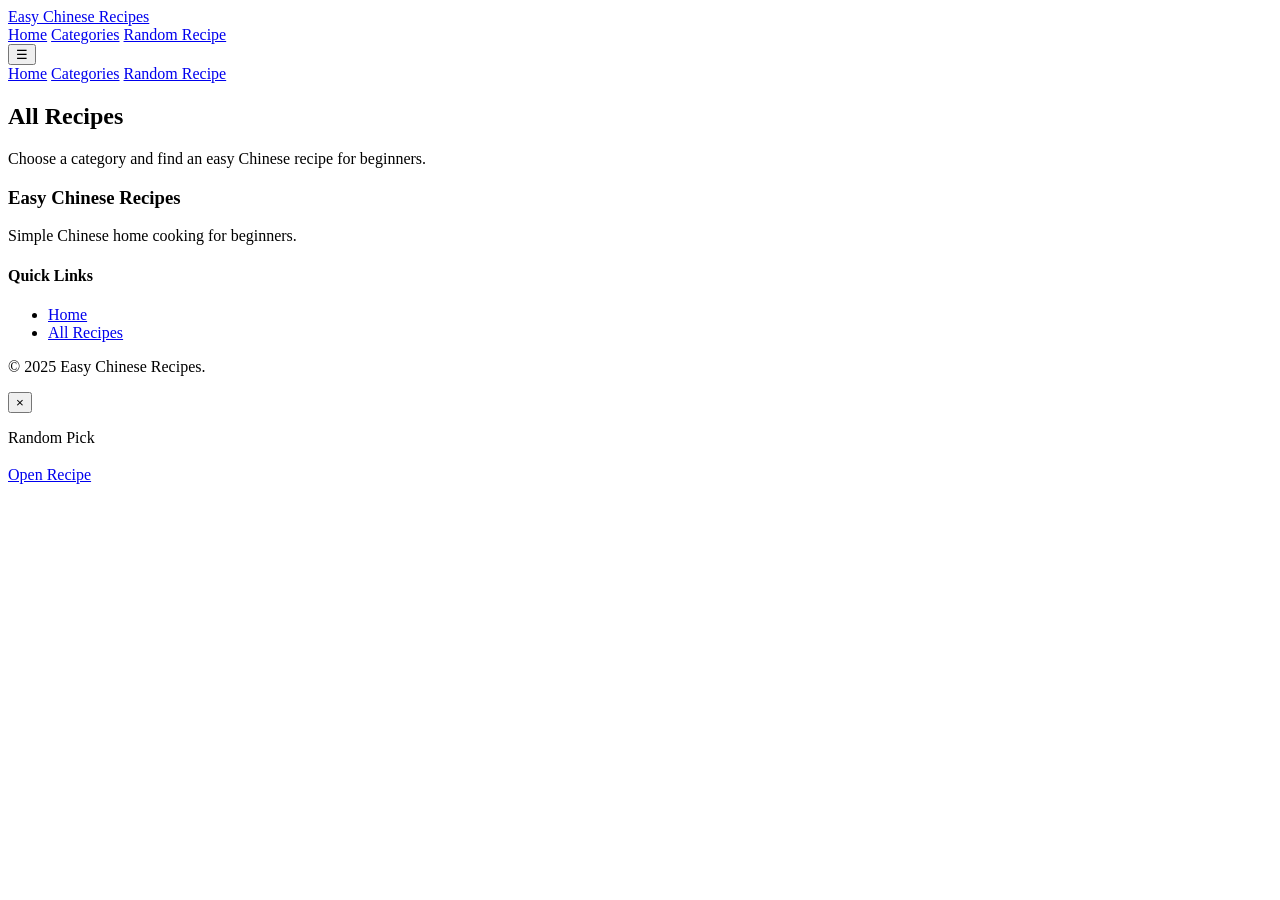
==== categories.html @ 810ed9e0 "Add files via upload" ====
<!DOCTYPE html>
<html lang="en">
<head>
  <meta charset="UTF-8" />
  <meta name="viewport" content="width=device-width, initial-scale=1.0" />
  <title>Chinese Recipe Categories | Easy Chinese Recipes</title>
  <meta name="description" content="Browse easy Chinese recipe categories including home-style dishes, noodles, soups, air fryer recipes, quick meals, desserts, and cold dishes." />
  <meta name="keywords" content="easy chinese recipe, beginner chinese cooking, quick chinese dinner, chinese recipe categories" />
  
  <!-- Open Graph -->
  <meta property="og:title" content="Chinese Recipe Categories | Easy Chinese Recipes" />
  <meta property="og:description" content="Browse easy Chinese recipe categories for beginners." />
  <meta property="og:type" content="website" />
  <meta property="og:url" content="https://your-username.github.io/your-repo-name/categories.html" />
  
  <link rel="canonical" href="https://your-username.github.io/your-repo-name/categories.html" />
  <link rel="stylesheet" href="css/style.css" />
  <link rel="preconnect" href="https://fonts.googleapis.com">
  <link rel="preconnect" href="https://fonts.gstatic.com" crossorigin>
  <link href="https://fonts.googleapis.com/css2?family=Inter:wght@400;500;600;700;800&display=swap" rel="stylesheet">
</head>
<body>
  <header class="site-header">
    <div class="container nav-wrap">
      <a class="brand" href="index.html">Easy Chinese Recipes</a>
      <nav class="nav">
        <a href="index.html">Home</a>
        <a href="categories.html" class="active">Categories</a>
        <a href="#random" id="randomBtnTop">Random Recipe</a>
      </nav>
      <button class="menu-btn" id="menuBtn" aria-label="Open menu">☰</button>
    </div>
    <div class="mobile-nav" id="mobileNav">
      <a href="index.html">Home</a>
      <a href="categories.html" class="active">Categories</a>
      <a href="#random" id="randomBtnMobile">Random Recipe</a>
    </div>
  </header>

  <main class="page">
    <section class="section">
      <div class="container">
        <div class="page-head">
          <div>
            <h1 id="categoryTitle">All Recipes</h1>
            <p id="categoryDesc">Choose a category and find an easy Chinese recipe for beginners.</p>
          </div>
        </div>

        <div class="chips" id="categoryChips"></div>
        <div class="grid" id="categoryGrid"></div>
      </div>
    </section>
  </main>

  <footer class="site-footer">
    <div class="container footer-wrap">
      <div class="footer-col">
        <h3>Easy Chinese Recipes</h3>
        <p>Simple Chinese home cooking for beginners.</p>
      </div>
      <div class="footer-col">
        <h4>Quick Links</h4>
        <ul>
          <li><a href="index.html">Home</a></li>
          <li><a href="categories.html">All Recipes</a></li>
        </ul>
      </div>
    </div>
    <div class="footer-bottom">
      <p>© 2025 Easy Chinese Recipes.</p>
    </div>
  </footer>

  <div class="modal" id="randomModal" aria-hidden="true">
    <div class="modal-overlay" id="modalOverlay"></div>
    <div class="modal-card">
      <button class="modal-close" id="modalClose" aria-label="Close">×</button>
      <p class="eyebrow">Random Pick</p>
      <h3 id="modalTitle"></h3>
      <p id="modalDesc"></p>
      <div class="modal-meta" id="modalMeta"></div>
      <a id="modalLink" class="btn" href="#">Open Recipe</a>
    </div>
  </div>

  <script src="js/data.js"></script>
  <script src="js/main.js"></script>
</body>
</html>
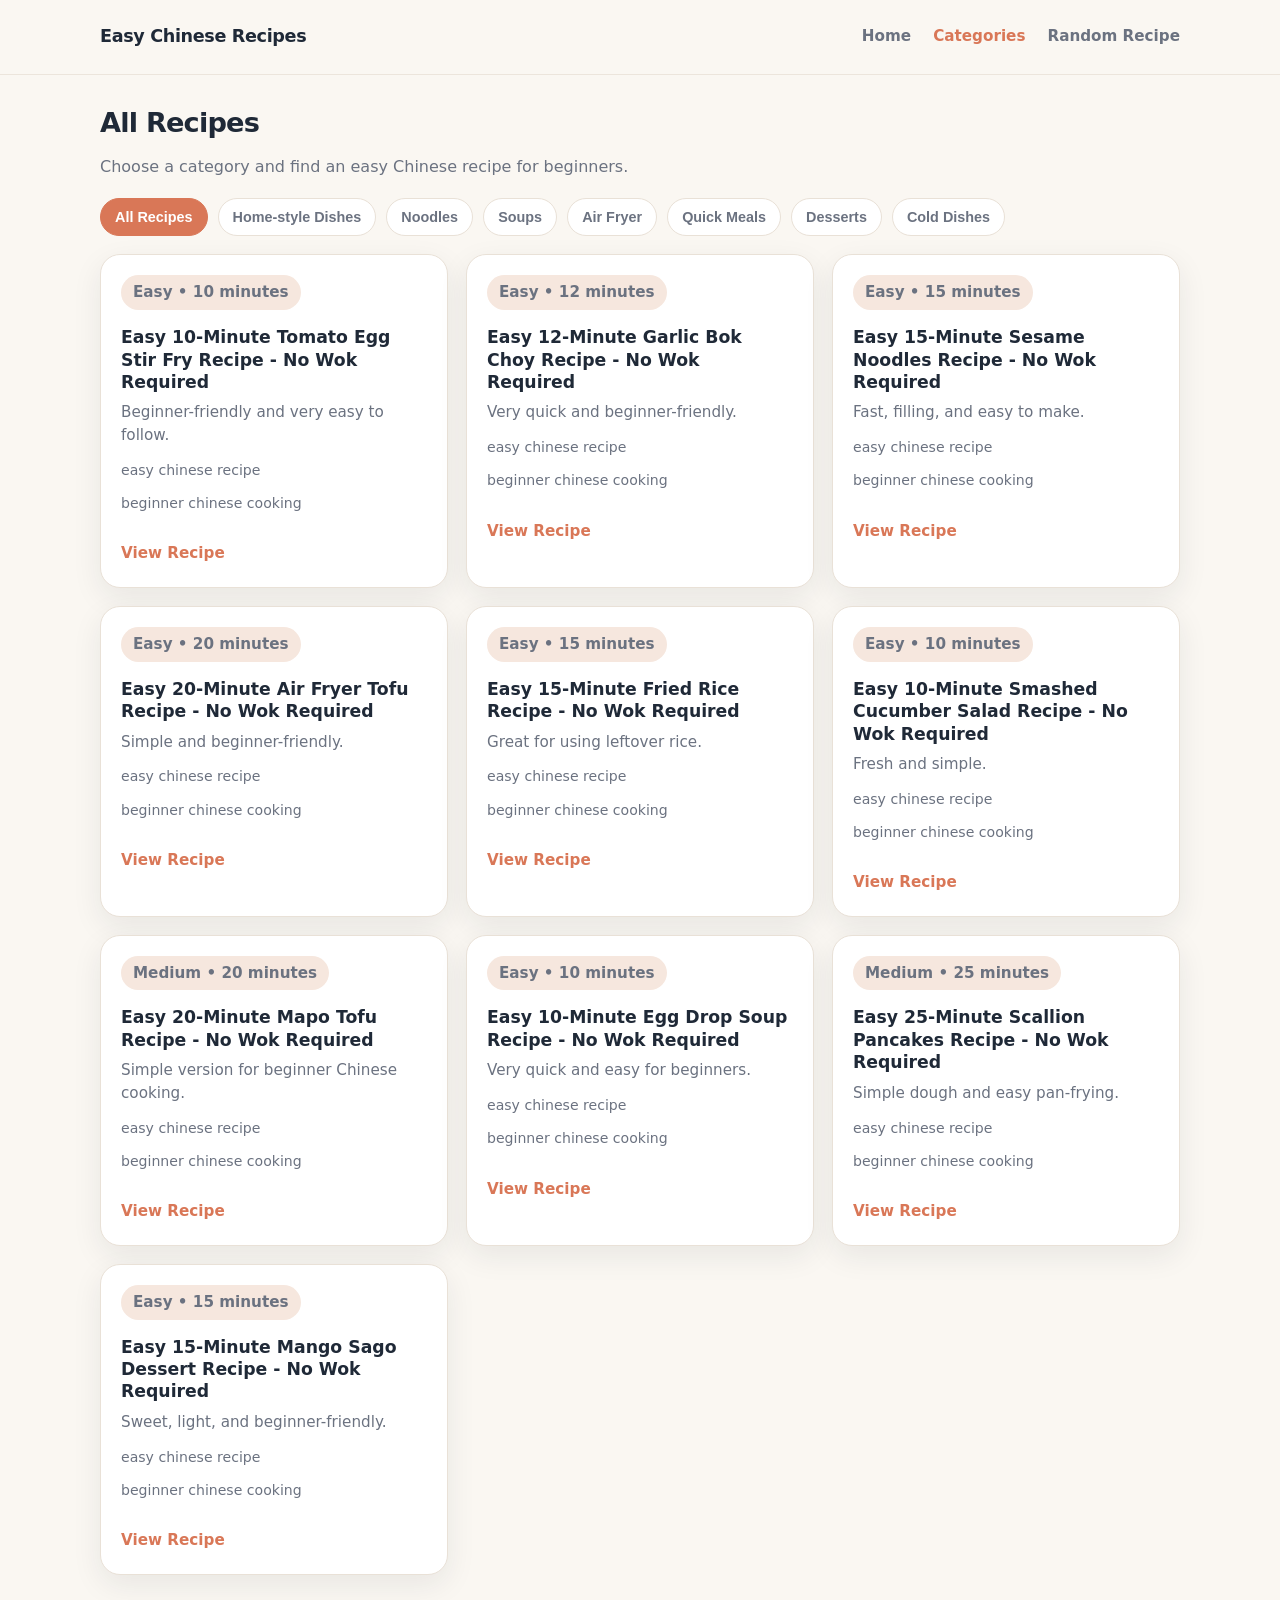
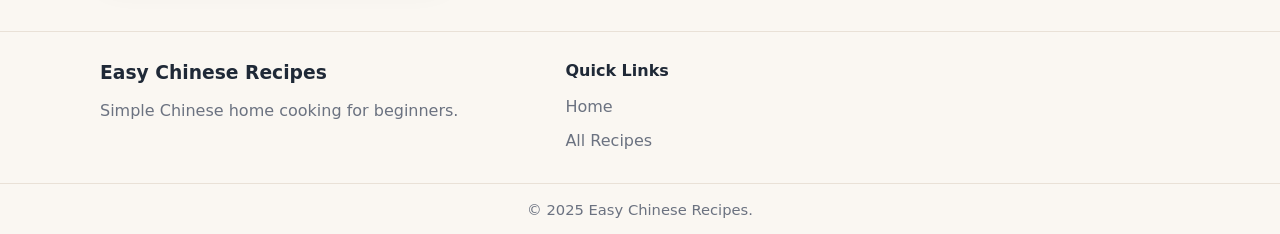
==== commit 88902905: "Update categories.html" ====
--- a/categories.html
+++ b/categories.html
@@ -14,7 +14,7 @@
   <meta property="og:url" content="https://your-username.github.io/your-repo-name/categories.html" />
   
   <link rel="canonical" href="https://your-username.github.io/your-repo-name/categories.html" />
-  <link rel="stylesheet" href="css/style.css" />
+  <link rel="stylesheet" href="./style.css" />
   <link rel="preconnect" href="https://fonts.googleapis.com">
   <link rel="preconnect" href="https://fonts.gstatic.com" crossorigin>
   <link href="https://fonts.googleapis.com/css2?family=Inter:wght@400;500;600;700;800&display=swap" rel="stylesheet">
@@ -84,7 +84,7 @@
     </div>
   </div>
 
-  <script src="js/data.js"></script>
-  <script src="js/main.js"></script>
+  <script src="./data.js"></script>
+  <script src="./main.js"></script>
 </body>
 </html>
--- a/style.css
+++ b/style.css
@@ -0,0 +1,589 @@
+/* =========================================================
+   Easy Chinese Recipes
+   Clean, minimal, SEO-friendly styling
+   ========================================================= */
+
+:root {
+  --bg: #faf7f2;
+  --card: #ffffff;
+  --text: #1f2937;
+  --muted: #6b7280;
+  --line: #e9e1d7;
+  --brand: #d97757;
+  --brand-dark: #c86444;
+  --soft: #f6e7de;
+  --shadow: 0 10px 30px rgba(31, 41, 55, 0.08);
+  --radius: 20px;
+  --container: 1120px;
+}
+
+* {
+  box-sizing: border-box;
+  margin: 0;
+  padding: 0;
+}
+
+html {
+  scroll-behavior: smooth;
+}
+
+body {
+  font-family: "Inter", system-ui, -apple-system, BlinkMacSystemFont, "Segoe UI", sans-serif;
+  color: var(--text);
+  background: var(--bg);
+  line-height: 1.65;
+}
+
+a {
+  text-decoration: none;
+  color: inherit;
+  transition: color 0.2s ease;
+}
+
+img {
+  max-width: 100%;
+  display: block;
+}
+
+.container {
+  max-width: var(--container);
+  margin: 0 auto;
+  padding: 0 20px;
+}
+
+/* ===== Header ===== */
+.site-header {
+  position: sticky;
+  top: 0;
+  z-index: 1000;
+  background: rgba(250, 247, 242, 0.92);
+  backdrop-filter: blur(14px);
+  border-bottom: 1px solid rgba(233, 225, 215, 0.8);
+}
+
+.nav-wrap {
+  height: 74px;
+  display: flex;
+  align-items: center;
+  justify-content: space-between;
+  gap: 16px;
+}
+
+.brand {
+  font-weight: 800;
+  font-size: 1.1rem;
+  letter-spacing: -0.02em;
+  color: var(--text);
+  white-space: nowrap;
+}
+
+.nav {
+  display: flex;
+  gap: 22px;
+  align-items: center;
+}
+
+.nav a {
+  color: var(--muted);
+  font-weight: 600;
+  font-size: 0.95rem;
+}
+
+.nav a.active,
+.nav a:hover {
+  color: var(--brand);
+}
+
+.menu-btn {
+  display: none;
+  border: 1px solid var(--line);
+  background: #fff;
+  border-radius: 12px;
+  width: 42px;
+  height: 42px;
+  cursor: pointer;
+  font-size: 20px;
+  color: var(--text);
+}
+
+.mobile-nav {
+  display: none;
+  flex-direction: column;
+  gap: 12px;
+  padding: 14px 20px 20px;
+  border-top: 1px solid var(--line);
+  background: rgba(250, 247, 242, 0.98);
+}
+
+.mobile-nav a {
+  color: var(--muted);
+  font-weight: 600;
+}
+
+.mobile-nav a.active,
+.mobile-nav a:hover {
+  color: var(--brand);
+}
+
+/* ===== Hero ===== */
+.hero {
+  padding: 72px 0 28px;
+}
+
+.eyebrow {
+  display: inline-block;
+  color: var(--brand);
+  background: var(--soft);
+  padding: 6px 12px;
+  border-radius: 999px;
+  font-size: 0.85rem;
+  font-weight: 700;
+  margin-bottom: 16px;
+}
+
+.hero h1 {
+  font-size: clamp(2.2rem, 4vw, 4rem);
+  line-height: 1.05;
+  letter-spacing: -0.04em;
+  max-width: 820px;
+}
+
+.hero-text {
+  max-width: 720px;
+  margin-top: 18px;
+  color: var(--muted);
+  font-size: 1.05rem;
+}
+
+.hero-actions {
+  display: flex;
+  gap: 12px;
+  flex-wrap: wrap;
+  margin-top: 28px;
+}
+
+/* ===== Buttons ===== */
+.btn {
+  display: inline-flex;
+  align-items: center;
+  justify-content: center;
+  border: none;
+  border-radius: 999px;
+  background: var(--brand);
+  color: #fff;
+  padding: 12px 18px;
+  font-weight: 700;
+  cursor: pointer;
+  transition: all 0.2s ease;
+}
+
+.btn:hover {
+  background: var(--brand-dark);
+  transform: translateY(-1px);
+}
+
+.btn-outline {
+  background: #fff;
+  color: var(--text);
+  border: 1px solid var(--line);
+}
+
+.btn-outline:hover {
+  border-color: var(--brand);
+  color: var(--brand);
+  background: var(--soft);
+}
+
+/* ===== Sections ===== */
+.section {
+  padding: 26px 0;
+}
+
+.section-alt {
+  background: rgba(255, 255, 255, 0.35);
+}
+
+.section-head,
+.page-head {
+  display: flex;
+  align-items: end;
+  justify-content: space-between;
+  gap: 14px;
+  margin-bottom: 18px;
+}
+
+.section-head h2,
+.page-head h1 {
+  font-size: 1.7rem;
+  letter-spacing: -0.03em;
+}
+
+.section-head a {
+  color: var(--brand);
+  font-weight: 700;
+  font-size: 0.95rem;
+}
+
+.section-head a:hover {
+  color: var(--brand-dark);
+}
+
+.page-head p {
+  color: var(--muted);
+  margin-top: 8px;
+}
+
+/* ===== Grid ===== */
+.grid {
+  display: grid;
+  grid-template-columns: repeat(3, minmax(0, 1fr));
+  gap: 18px;
+}
+
+.card {
+  background: var(--card);
+  border: 1px solid var(--line);
+  border-radius: var(--radius);
+  box-shadow: var(--shadow);
+  padding: 20px;
+  transition: transform 0.2s ease, box-shadow 0.2s ease;
+}
+
+.card:hover {
+  transform: translateY(-2px);
+  box-shadow: 0 12px 36px rgba(31, 41, 55, 0.12);
+}
+
+.recipe-card h3 {
+  font-size: 1.08rem;
+  margin-bottom: 8px;
+  line-height: 1.3;
+}
+
+.meta {
+  display: flex;
+  gap: 10px;
+  flex-wrap: wrap;
+  margin: 12px 0;
+  color: var(--muted);
+  font-size: 0.88rem;
+}
+
+.card p {
+  color: var(--muted);
+  font-size: 0.95rem;
+  line-height: 1.5;
+}
+
+.card .link {
+  display: inline-block;
+  margin-top: 14px;
+  color: var(--brand);
+  font-weight: 700;
+  font-size: 0.95rem;
+}
+
+.card .link:hover {
+  color: var(--brand-dark);
+}
+
+/* ===== Chips ===== */
+.chips {
+  display: flex;
+  flex-wrap: wrap;
+  gap: 10px;
+  margin-bottom: 18px;
+}
+
+.chip {
+  border: 1px solid var(--line);
+  background: #fff;
+  border-radius: 999px;
+  padding: 10px 14px;
+  font-weight: 700;
+  cursor: pointer;
+  color: var(--muted);
+  font-size: 0.9rem;
+  transition: all 0.2s ease;
+}
+
+.chip.active,
+.chip:hover {
+  background: var(--brand);
+  color: #fff;
+  border-color: var(--brand);
+}
+
+/* ===== Random Section ===== */
+.random-box {
+  display: flex;
+  justify-content: space-between;
+  align-items: center;
+  gap: 18px;
+  background: #fff;
+  border: 1px solid var(--line);
+  border-radius: var(--radius);
+  padding: 22px;
+  box-shadow: var(--shadow);
+}
+
+.random-box h2 {
+  font-size: 1.6rem;
+  margin-bottom: 8px;
+}
+
+.random-box p {
+  color: var(--muted);
+  max-width: 700px;
+}
+
+/* ===== Recipe Article ===== */
+.recipe-container {
+  max-width: 900px;
+}
+
+.recipe-article {
+  background: #fff;
+  border: 1px solid var(--line);
+  border-radius: var(--radius);
+  box-shadow: var(--shadow);
+  padding: 28px;
+}
+
+.recipe-article h1 {
+  font-size: clamp(2rem, 3vw, 3rem);
+  line-height: 1.08;
+  letter-spacing: -0.04em;
+}
+
+.recipe-lead {
+  color: var(--muted);
+  margin: 14px 0 18px;
+  font-size: 1.02rem;
+}
+
+.badges {
+  display: flex;
+  flex-wrap: wrap;
+  gap: 10px;
+  margin: 18px 0 24px;
+}
+
+.badge {
+  background: var(--soft);
+  color: var(--brand);
+  padding: 8px 12px;
+  border-radius: 999px;
+  font-weight: 700;
+  font-size: 0.9rem;
+}
+
+.section-block {
+  margin-top: 28px;
+}
+
+.section-block h2 {
+  font-size: 1.35rem;
+  margin-bottom: 14px;
+}
+
+.section-block h3 {
+  font-size: 1.08rem;
+  margin: 18px 0 10px;
+}
+
+ul,
+ol {
+  padding-left: 20px;
+}
+
+li {
+  margin-bottom: 8px;
+}
+
+.note {
+  margin-top: 12px;
+  padding: 14px 16px;
+  border-left: 4px solid var(--brand);
+  background: #fff7f2;
+  border-radius: 12px;
+  color: #5b463a;
+}
+
+.step {
+  padding: 14px 0;
+  border-bottom: 1px solid var(--line);
+}
+
+.step:last-child {
+  border-bottom: none;
+}
+
+.step strong {
+  display: block;
+  margin-bottom: 6px;
+}
+
+.small-muted {
+  color: var(--muted);
+  font-size: 0.95rem;
+}
+
+/* ===== Footer ===== */
+.site-footer {
+  margin-top: 30px;
+  border-top: 1px solid var(--line);
+  padding: 26px 0 12px;
+  color: var(--muted);
+}
+
+.footer-wrap {
+  display: grid;
+  grid-template-columns: 1.5fr 1fr 1fr;
+  gap: 18px;
+  align-items: start;
+}
+
+.footer-col h3,
+.footer-col h4 {
+  color: var(--text);
+  margin-bottom: 10px;
+}
+
+.footer-col p,
+.footer-col li {
+  color: var(--muted);
+  margin-bottom: 8px;
+}
+
+.footer-col ul {
+  list-style: none;
+  padding-left: 0;
+}
+
+.footer-col a:hover {
+  color: var(--brand);
+}
+
+.footer-bottom {
+  margin-top: 20px;
+  padding-top: 14px;
+  border-top: 1px solid var(--line);
+  text-align: center;
+  font-size: 0.92rem;
+}
+
+/* ===== Modal ===== */
+.modal {
+  display: none;
+  position: fixed;
+  inset: 0;
+  z-index: 3000;
+  align-items: center;
+  justify-content: center;
+  padding: 20px;
+}
+
+.modal-overlay {
+  position: absolute;
+  inset: 0;
+  background: rgba(17, 24, 39, 0.55);
+}
+
+.modal-card {
+  position: relative;
+  z-index: 1;
+  width: min(480px, 100%);
+  background: #fff;
+  border-radius: 24px;
+  padding: 24px;
+  box-shadow: var(--shadow);
+}
+
+.modal-close {
+  position: absolute;
+  top: 12px;
+  right: 14px;
+  border: none;
+  background: none;
+  font-size: 28px;
+  line-height: 1;
+  cursor: pointer;
+  color: var(--muted);
+}
+
+.modal-card h3 {
+  margin-bottom: 10px;
+  font-size: 1.4rem;
+}
+
+.modal-card p {
+  color: var(--muted);
+  margin-bottom: 14px;
+}
+
+.modal-meta {
+  margin-bottom: 14px;
+  color: var(--muted);
+  font-size: 0.92rem;
+}
+
+/* ===== Responsive ===== */
+@media (max-width: 900px) {
+  .grid {
+    grid-template-columns: repeat(2, minmax(0, 1fr));
+  }
+
+  .random-box {
+    flex-direction: column;
+    align-items: flex-start;
+  }
+
+  .footer-wrap {
+    grid-template-columns: 1fr;
+  }
+}
+
+@media (max-width: 720px) {
+  .nav {
+    display: none;
+  }
+
+  .menu-btn {
+    display: inline-flex;
+    align-items: center;
+    justify-content: center;
+  }
+
+  .mobile-nav.show {
+    display: flex;
+  }
+
+  .grid {
+    grid-template-columns: 1fr;
+  }
+
+  .section-head,
+  .page-head {
+    align-items: start;
+    flex-direction: column;
+  }
+
+  .recipe-article {
+    padding: 20px;
+  }
+
+  .hero {
+    padding-top: 56px;
+  }
+
+  .hero-actions {
+    flex-direction: column;
+    align-items: stretch;
+  }
+
+  .btn,
+  .btn-outline {
+    width: 100%;
+  }
+}
